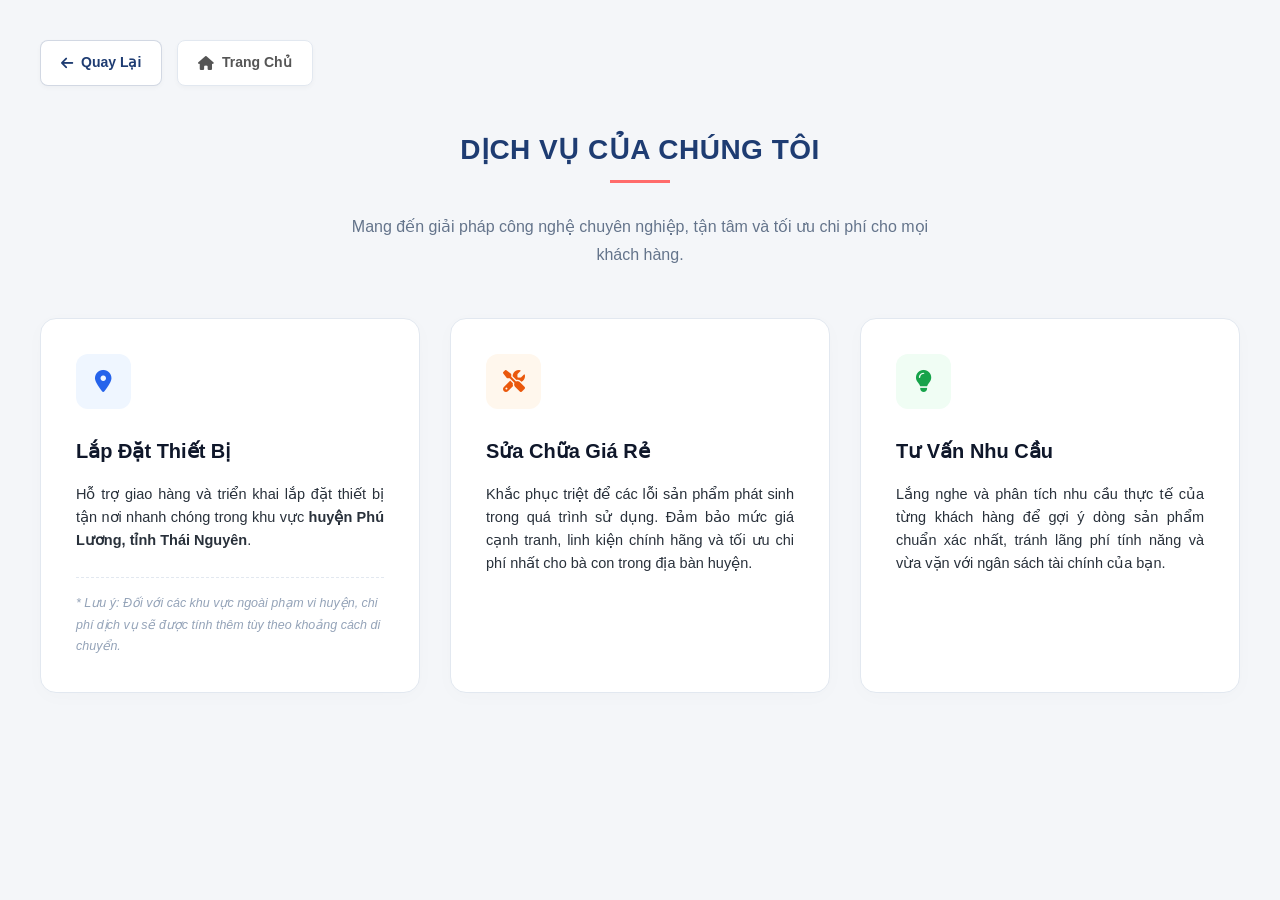
==== dichvu.html @ 36f3518d "them file dich vu" ====
<!DOCTYPE html>
<html lang="vi">
<head>
    <meta charset="UTF-8">
    <meta name="viewport" content="width=device-width, initial-scale=1.0">
    <title>Dịch Vụ Cửa Hàng - OANHDAT</title>
    <link rel="stylesheet" href="style.css">
    <link rel="stylesheet" href="https://cdnjs.cloudflare.com/ajax/libs/font-awesome/6.4.0/css/all.min.css">
</head>
<body class="services-page-body">

    <div class="services-page-container">
        
        <!-- Cụm nút điều hướng quay lại -->
        <div class="back-navigation">
            <a href="javascript:history.back()" class="back-btn">
                <i class="fas fa-arrow-left"></i> Quay Lại
            </a>
            <a href="index.html" class="back-btn btn-secondary">
                <i class="fas fa-home"></i> Trang Chủ
            </a>
        </div>

        <!-- Tiêu đề trang -->
        <div class="services-page-header">
            <h2 class="section-title">Dịch Vụ Của Chúng Tôi</h2>
            <p class="services-page-subtitle">
                Mang đến giải pháp công nghệ chuyên nghiệp, tận tâm và tối ưu chi phí cho mọi khách hàng.
            </p>
        </div>

        <!-- Danh sách các thẻ dịch vụ -->
        <div class="services-card-grid">

            <!-- Thẻ Dịch Vụ 1 -->
            <div class="service-card">
                <div class="card-inner-content">
                    <div class="service-card-icon icon-blue">
                        <i class="fas fa-map-marker-alt"></i>
                    </div>
                    <h3 class="service-card-title">Lắp Đặt Thiết Bị</h3>
                    <p class="service-card-desc">
                        Hỗ trợ giao hàng và triển khai lắp đặt thiết bị tận nơi nhanh chóng trong khu vực <strong>huyện Phú Lương, tỉnh Thái Nguyên</strong>.
                    </p>
                </div>
                <p class="service-card-note">
                    * Lưu ý: Đối với các khu vực ngoài phạm vi huyện, chi phí dịch vụ sẽ được tính thêm tùy theo khoảng cách di chuyển.
                </p>
            </div>

            <!-- Thẻ Dịch Vụ 2 -->
            <div class="service-card">
                <div class="card-inner-content">
                    <div class="service-card-icon icon-orange">
                        <i class="fas fa-tools"></i>
                    </div>
                    <h3 class="service-card-title">Sửa Chữa Giá Rẻ</h3>
                    <p class="service-card-desc">
                        Khắc phục triệt để các lỗi sản phẩm phát sinh trong quá trình sử dụng. Đảm bảo mức giá cạnh tranh, linh kiện chính hãng và tối ưu chi phí nhất cho bà con trong địa bàn huyện.
                    </p>
                </div>
            </div>

            <!-- Thẻ Dịch Vụ 3 -->
            <div class="service-card">
                <div class="card-inner-content">
                    <div class="service-card-icon icon-green">
                        <i class="fas fa-lightbulb"></i>
                    </div>
                    <h3 class="service-card-title">Tư Vấn Nhu Cầu</h3>
                    <p class="service-card-desc">
                        Lắng nghe và phân tích nhu cầu thực tế của từng khách hàng để gợi ý dòng sản phẩm chuẩn xác nhất, tránh lãng phí tính năng và vừa vặn với ngân sách tài chính của bạn.
                    </p>
                </div>
            </div>

        </div>
    </div>

</body>
</html>
---- style.css ----
/* --- DESIGN TOKENS (VARIABLES) --- */
:root {
    --primary-color: #1e3c72;
    --primary-gradient: linear-gradient(rgba(30, 60, 114, 0.85), rgba(42, 82, 152, 0.85));
    --accent-color: #ff6b6b;
    --accent-hover: #e55b5b;
    
    --bg-main: #f4f6f9;
    --bg-card: #ffffff;
    --bg-light: #f8f9fa;
    --bg-dark: #111111;
    
    --text-main: #333333;
    --text-muted: #555555;
    --text-light: #666666;
    --text-gray: #888888;
    
    --shadow-sm: 0 2px 15px rgba(0, 0, 0, 0.08);
    --shadow-md: 0 5px 15px rgba(0, 0, 0, 0.05);
    --shadow-lg: 0 4px 15px rgba(255, 107, 107, 0.4);
    
    --radius-sm: 4px;
    --radius-md: 8px;
    --radius-lg: 25px;
    
    --transition-smooth: 0.3s cubic-bezier(0.25, 0.8, 0.25, 1);
}

/* --- RESET & BASE STYLES --- */
* {
    margin: 0;
    padding: 0;
    box-sizing: border-box;
}

html {
    scroll-behavior: smooth;
    text-size-adjust: 100%;
}

body {
    background-color: var(--bg-main);
    color: var(--text-main);
    font-family: 'Segoe UI', Tahoma, Geneva, Verdana, sans-serif;
    line-height: 1.7;
    -webkit-font-smoothing: antialiased;
    -moz-osx-font-smoothing: grayscale;
    overflow-x: hidden; /* Prevents stray layout overflows */
}

a {
    text-decoration: none;
    color: inherit;
    transition: color var(--transition-smooth), background-color var(--transition-smooth), transform var(--transition-smooth);
}

/* Modern focus ring for accessibility */
a:focus-visible, 
button:focus-visible {
    outline: 3px dashed var(--accent-color);
    outline-offset: 4px;
}

ul {
    list-style: none;
}

img {
    max-width: 100%;
    display: block;
}

.container {
    max-width: 1200px;
    margin: 0 auto;
    padding: 60px 20px;
}

.section-title {
    text-align: center;
    font-size: 28px;
    color: var(--primary-color);
    margin-bottom: 40px;
    position: relative;
    font-weight: 700;
    text-transform: uppercase;
    letter-spacing: 0.5px;
}

.section-title::after {
    content: '';
    position: absolute;
    bottom: -10px;
    left: 50%;
    transform: translateX(-50%);
    width: 60px;
    height: 3px;
    background-color: var(--accent-color);
}

/* --- HEADER & NAVIGATION --- */
.main-header {
    background-color: var(--bg-card);
    box-shadow: var(--shadow-sm);
    position: sticky;
    top: 0;
    z-index: 1000;
}

.header-container {
    max-width: 1200px;
    margin: 0 auto;
    padding: 15px 20px;
    display: flex;
    justify-content: space-between;
    align-items: center;
}

.logo a {
    font-size: 26px;
    font-weight: 800;
    color: var(--primary-color);
    letter-spacing: 1px;
}

.logo a span {
    color: var(--accent-color);
}

.nav-links {
    display: flex;
    gap: 25px;
}

.nav-links a {
    font-size: 16px;
    font-weight: 600;
    color: var(--text-muted);
    padding: 5px 0;
    position: relative;
}

.nav-links a:hover,
.nav-links a.active {
    color: var(--accent-color);
}

.nav-links a::after {
    content: '';
    position: absolute;
    bottom: 0;
    left: 0;
    width: 0;
    height: 2px;
    background-color: var(--accent-color);
    transition: width var(--transition-smooth);
}

.nav-links a:hover::after,
.nav-links a.active::after {
    width: 100%;
}

.header-actions {
    display: flex;
    align-items: center;
    gap: 20px;
}

.action-btn {
    font-size: 18px;
    color: #444;
    background: none;
    border: none;
    cursor: pointer;
}

.action-btn:hover {
    color: var(--accent-color);
}

.cart-btn {
    position: relative;
}

.cart-count {
    position: absolute;
    top: -8px;
    right: -10px;
    background-color: var(--accent-color);
    color: white;
    font-size: 11px;
    font-weight: bold;
    padding: 2px 6px;
    border-radius: 50%;
}

/* --- HERO SECTION & BUTTONS --- */
.hero-section {
    background: var(--primary-gradient), url('https://images.unsplash.com/photo-1558346490-a72e53ae2d4f?auto=format&fit=crop&w=1920&q=80') no-repeat center center/cover;
    color: white;
    min-height: 450px;
    display: flex;
    justify-content: center;
    align-items: center;
    text-align: center;
    padding: 40px 20px;
}

.hero-text h1 {
    font-size: clamp(32px, 5vw, 48px);
    margin-bottom: 15px;
    font-weight: 700;
    text-shadow: 2px 2px 4px rgba(0,0,0,0.3);
}

.hero-text p {
    font-size: clamp(16px, 2vw, 18px);
    margin-bottom: 30px;
    opacity: 0.9;
    max-width: 600px;
    margin-left: auto;
    margin-right: auto;
}

.cta-btn {
    display: inline-block;
    background-color: var(--accent-color);
    color: white;
    padding: 12px 30px;
    border-radius: var(--radius-lg);
    font-weight: 600;
    box-shadow: var(--shadow-lg);
    will-change: transform;
}

.cta-btn:hover {
    background-color: var(--accent-hover);
    transform: translateY(-2px);
}

.cta-btn:active {
    transform: translateY(0);
}

/* NÚT QUAY LẠI (MỚI THÊM) */
.back-btn {
    display: inline-flex;
    align-items: center;
    gap: 8px;
    background-color: var(--bg-card);
    color: var(--primary-color);
    border: 2px solid var(--primary-color);
    padding: 10px 24px;
    border-radius: var(--radius-lg);
    font-weight: 600;
    font-size: 15px;
    cursor: pointer;
    box-shadow: var(--shadow-sm);
    will-change: transform;
}

.back-btn:hover {
    background-color: var(--primary-color);
    color: #ffffff;
    transform: translateX(-4px); /* Nhích nhẹ sang bên trái báo hiệu lùi trang */
    box-shadow: var(--shadow-md);
}

.back-btn:active {
    transform: translateX(0);
}

/* --- ABOUT SECTION --- */
.about-section {
    background-color: var(--bg-card);
}

.about-content {
    max-width: 800px;
    margin: 0 auto;
    text-align: center;
}

.about-content p {
    margin-bottom: 20px;
    font-size: 16px;
    color: var(--text-muted);
    text-align: justify;
    text-justify: inter-word;
}

/* --- PRODUCTS SECTION --- */
.product-grid {
    display: grid;
    grid-template-columns: repeat(auto-fit, minmax(min(100%, 280px), 1fr));
    gap: 30px;
}

.product-card {
    background: var(--bg-card);
    padding: 40px 30px;
    border-radius: var(--radius-md);
    text-align: center;
    box-shadow: var(--shadow-md);
    will-change: transform;
}

.product-card:hover {
    transform: translateY(-5px);
}

.product-card i {
    font-size: 40px;
    color: var(--accent-color);
    margin-bottom: 20px;
}

.product-card h3 {
    margin-bottom: 15px;
    color: var(--primary-color);
}

.product-card p {
    font-size: 14px;
    color: var(--text-light);
}

/* --- SERVICES SECTION --- */
.services-section {
    background-color: var(--bg-card);
}

.services-grid {
    display: grid;
    grid-template-columns: repeat(auto-fit, minmax(min(100%, 450px), 1fr));
    gap: 30px;
}

.service-item {
    display: flex;
    gap: 20px;
    background: var(--bg-light);
    padding: 30px;
    border-radius: var(--radius-md);
    border-left: 4px solid var(--primary-color);
}

.service-icon i {
    font-size: 30px;
    color: var(--primary-color);
}

.service-item h3 {
    margin-bottom: 10px;
    color: var(--primary-color);
}

.service-item p {
    font-size: 14px;
    color: var(--text-muted);
}

/* --- GALLERY SECTION --- */
.image-gallery {
    display: grid;
    grid-template-columns: repeat(auto-fill, minmax(min(100%, 250px), 1fr));
    gap: 15px;
}

.gallery-item {
    overflow: hidden;
    border-radius: var(--radius-md);
    box-shadow: 0 4px 10px rgba(0,0,0,0.1);
    height: 200px;
}

.gallery-item img {
    width: 100%;
    height: 100%;
    object-fit: cover;
    transition: transform 0.5s cubic-bezier(0.25, 0.8, 0.25, 1);
    will-change: transform;
}

.gallery-item:hover img {
    transform: scale(1.08);
}

/* --- CONTACT SECTION --- */
.contact-section {
    background-color: var(--primary-color);
    color: white;
}

.contact-section .section-title {
    color: white;
}

.contact-box {
    text-align: center;
    font-size: 18px;
}

.contact-info p {
    margin: 15px 0;
}

.contact-info a {
    color: var(--accent-color);
    font-weight: bold;
}

.contact-info a:hover {
    color: white;
    text-decoration: underline;
}

/* --- FOOTER --- */
.main-footer {
    background-color: var(--bg-dark);
    color: var(--text-gray);
    text-align: center;
    padding: 25px;
    font-size: 14px;
    border-top: 1px solid #222;
}

/* --- RESPONSIVE MEDIA QUERIES --- */
@media (max-width: 768px) {
    .header-container {
        flex-direction: column;
        gap: 15px;
        text-align: center;
    }

    .nav-links {
        gap: 15px;
        flex-wrap: wrap;
        justify-content: center;
    }

    .container {
        padding: 40px 15px;
    }

    .service-item {
        flex-direction: column;
        text-align: center;
    }
}
/* ==========================================================================
   BỔ SUNG CSS CHO TRANG CHI TIẾT DỊCH VỤ (SERVICES PAGE)
   ========================================================================== */

.services-page-body {
    background-color: var(--bg-main);
    color: var(--text-muted);
    padding: 40px 20px;
}

.services-page-container {
    max-width: 1200px;
    margin: 0 auto;
}

/* Khu vực nút điều hướng quay lại */
.back-navigation {
    display: flex;
    gap: 15px;
    margin-bottom: 40px;
}

.back-btn {
    display: inline-flex;
    align-items: center;
    gap: 8px;
    background-color: var(--bg-card);
    color: var(--primary-color);
    border: 1px solid rgba(30, 60, 114, 0.2);
    padding: 10px 20px;
    border-radius: var(--radius-md);
    font-weight: 600;
    font-size: 14px;
    box-shadow: 0 2px 5px rgba(0,0,0,0.03);
}

.back-btn:hover {
    background-color: var(--primary-color);
    color: #ffffff;
    transform: translateY(-2px);
    box-shadow: var(--shadow-md);
}

.back-btn.btn-secondary {
    color: var(--text-muted);
    border-color: #e2e8f0;
}

.back-btn.btn-secondary:hover {
    background-color: var(--text-muted);
    color: #ffffff;
    border-color: var(--text-muted);
}

/* Tiêu đề trang dịch vụ */
.services-page-header {
    text-align: center;
    margin-bottom: 50px;
}

.services-page-subtitle {
    font-size: 16px;
    color: #64748b;
    max-width: 600px;
    margin: 15px auto 0 auto;
}

/* Lưới thẻ dịch vụ cao cấp */
.services-card-grid {
    display: grid;
    grid-template-columns: repeat(auto-fit, minmax(320px, 1fr));
    gap: 30px;
    justify-content: center;
}

.service-card {
    background-color: var(--bg-card);
    border: 1px solid #e2e8f0;
    border-radius: 16px;
    padding: 35px;
    box-shadow: 0 4px 20px rgba(0, 0, 0, 0.02);
    display: flex;
    flex-direction: column;
    justify-content: space-between;
    transition: all var(--transition-smooth);
    position: relative;
    overflow: hidden;
}

.service-card::before {
    content: '';
    position: absolute;
    top: 0;
    left: 0;
    width: 100%;
    height: 4px;
    background-color: transparent;
    transition: background-color var(--transition-smooth);
}

/* Hiệu ứng nổi bật khi rê chuột vào tấm card */
.service-card:hover {
    transform: translateY(-8px);
    box-shadow: 0 12px 30px rgba(30, 60, 114, 0.08);
    border-color: rgba(30, 60, 114, 0.15);
}

.service-card:hover::before {
    background-color: var(--primary-color);
}

/* Các nhóm icon sinh động */
.service-card-icon {
    width: 55px;
    height: 55px;
    border-radius: 12px;
    display: flex;
    align-items: center;
    justify-content: center;
    font-size: 22px;
    margin-bottom: 25px;
    transition: transform var(--transition-smooth);
}

.service-card:hover .service-card-icon {
    transform: scale(1.1) rotate(5deg);
}

/* Màu sắc nhẹ nhàng hiện đại theo chuẩn UI/UX cho từng loại icon */
.icon-blue {
    background-color: #eff6ff;
    color: #2563eb;
}

.icon-orange {
    background-color: #fff7ed;
    color: #ea580c;
}

.icon-green {
    background-color: #f0fdf4;
    color: #16a34a;
}

.service-card-title {
    font-size: 20px;
    font-weight: 700;
    color: #0f172a;
    margin: 0 0 15px 0;
}

.service-card-desc {
    font-size: 14.5px;
    color: #29313b;
    margin: 0;
    text-align: justify;
    line-height: 1.6;
}

/* Ghi chú chân thẻ */
.service-card-note {
    font-size: 12.5px;
    color: #94a3b8;
    margin: 25px 0 0 0;
    padding-top: 15px;
    border-top: 1px dashed #e2e8f0;
    font-style: italic;
}

/* Responsive tối ưu riêng cho điện thoại */
@media (max-width: 480px) {
    .back-navigation {
        flex-direction: column;
        gap: 10px;
    }
    .back-btn {
        width: 100%;
        justify-content: center;
    }
    .service-card {
        padding: 25px;
    }
}
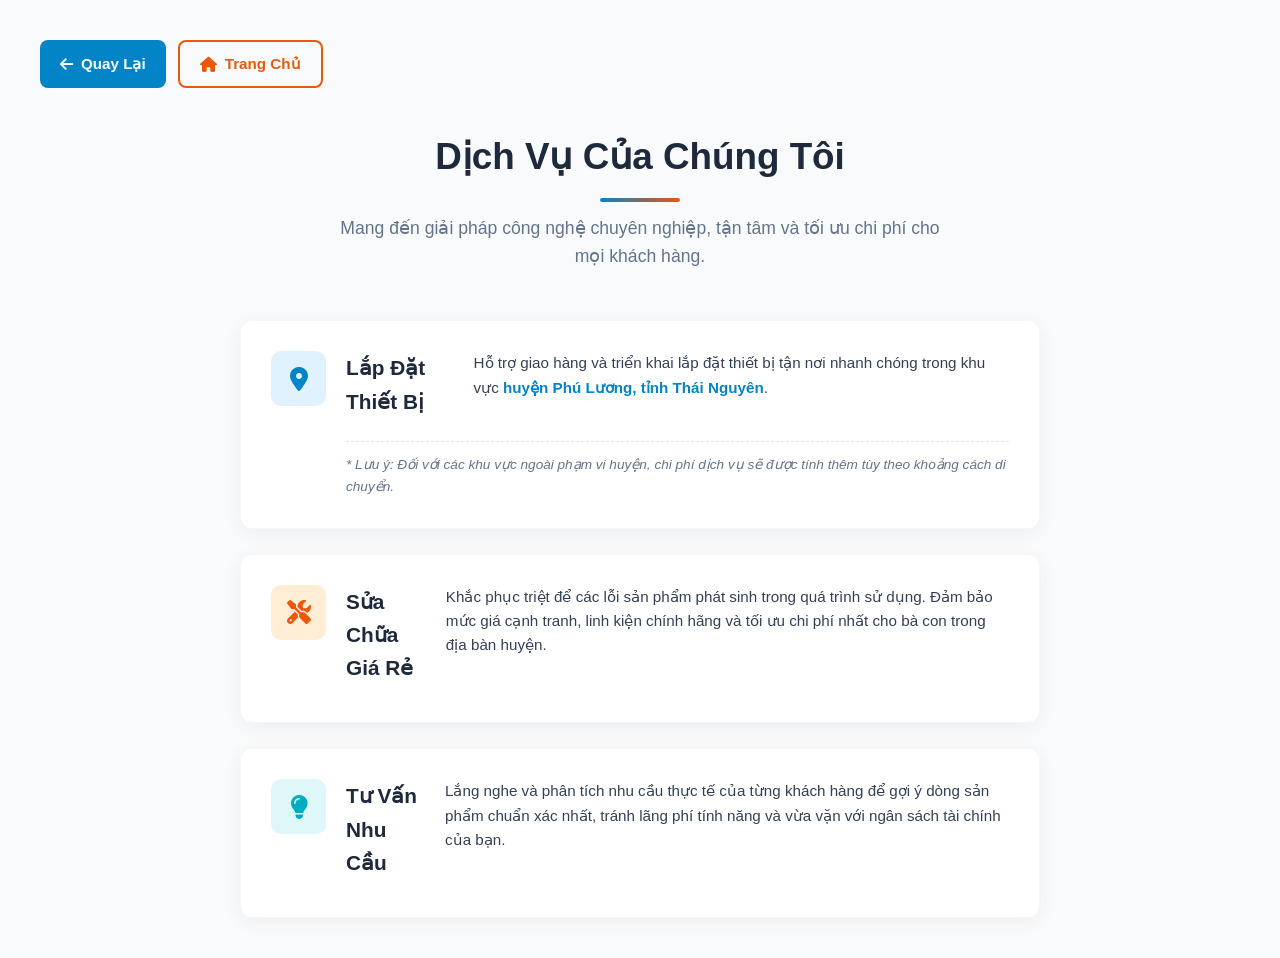
==== commit ecee388a: "dkjn" ====
--- a/dichvu.html
+++ b/dichvu.html
@@ -4,7 +4,7 @@
     <meta charset="UTF-8">
     <meta name="viewport" content="width=device-width, initial-scale=1.0">
     <title>Dịch Vụ Cửa Hàng - OANHDAT</title>
-    <link rel="stylesheet" href="style.css">
+    <link rel="stylesheet" href="dichvu.css">
     <link rel="stylesheet" href="https://cdnjs.cloudflare.com/ajax/libs/font-awesome/6.4.0/css/all.min.css">
 </head>
 <body class="services-page-body">
--- a/dichvu.css
+++ b/dichvu.css
@@ -0,0 +1,250 @@
+/* ==========================================================================
+   1. RESET & VARIABLES (Hệ màu: Trắng, Xanh, Cam)
+   ========================================================================== */
+:root {
+    --color-white: #ffffff;
+    --color-bg-light: #f8fafc;
+    
+    --color-blue-primary: #0284c7;
+    --color-blue-hover: #0369a1;
+    --color-blue-light: #e0f2fe;
+    
+    --color-orange-primary: #ea580c;
+    --color-orange-hover: #c2410c;
+    --color-orange-light: #ffedd5;
+    
+    --color-text-dark: #1e293b;
+    --color-text-main: #334155;
+    --color-text-muted: #64748b;
+    
+    --shadow-subtle: 0 4px 20px rgba(0, 0, 0, 0.05);
+    --shadow-hover: 0 10px 25px rgba(2, 132, 199, 0.1);
+}
+
+* {
+    margin: 0;
+    padding: 0;
+    box-sizing: border-box;
+    font-family: 'Segoe UI', Tahoma, Geneva, Verdana, sans-serif;
+}
+
+/* ==========================================================================
+   2. BODY & LAYOUT CONTAINER
+   ========================================================================== */
+.services-page-body {
+    background-color: var(--color-bg-light);
+    color: var(--color-text-main);
+    line-height: 1.6;
+    padding: 40px 20px;
+    min-height: 100vh;
+}
+
+.services-page-container {
+    max-width: 1200px;
+    margin: 0 auto;
+}
+
+/* ==========================================================================
+   3. NAVIGATION BUTTONS (Cụm nút điều hướng)
+   ========================================================================== */
+.back-navigation {
+    display: flex;
+    gap: 12px;
+    margin-bottom: 40px;
+}
+
+.back-btn {
+    display: inline-flex;
+    align-items: center;
+    gap: 8px;
+    padding: 10px 20px;
+    background-color: var(--color-blue-primary);
+    color: var(--color-white);
+    text-decoration: none;
+    border-radius: 8px;
+    font-size: 0.95rem;
+    font-weight: 600;
+    transition: all 0.3s ease;
+}
+
+.back-btn:hover {
+    background-color: var(--color-blue-hover);
+    transform: translateY(-2px);
+}
+
+.back-btn.btn-secondary {
+    background-color: transparent;
+    color: var(--color-orange-primary);
+    border: 2px solid var(--color-orange-primary);
+}
+
+.back-btn.btn-secondary:hover {
+    background-color: var(--color-orange-primary);
+    color: var(--white);
+    color: var(--color-white);
+}
+
+/* ==========================================================================
+   4. HEADER SECTION (Tiêu đề)
+   ========================================================================== */
+.services-page-header {
+    text-align: center;
+    margin-bottom: 50px;
+}
+
+.section-title {
+    font-size: 2.3rem;
+    color: var(--color-text-dark);
+    margin-bottom: 12px;
+    position: relative;
+    display: inline-block;
+    padding-bottom: 15px;
+}
+
+.section-title::after {
+    content: '';
+    position: absolute;
+    bottom: 0;
+    left: 50%;
+    transform: translateX(-50%);
+    width: 80px;
+    height: 4px;
+    background: linear-gradient(to right, var(--color-blue-primary), var(--color-orange-primary));
+    border-radius: 2px;
+}
+
+.services-page-subtitle {
+    font-size: 1.1rem;
+    color: var(--color-text-muted);
+    max-width: 600px;
+    margin: 0 auto;
+}
+
+/* ==========================================================================
+   5. SERVICES CARD GRID -> ĐÃ CHUYỂN THÀNH HÀNG DỌC (Flex Column)
+   ========================================================================== */
+.services-card-grid {
+    display: flex;
+    flex-direction: column; /* Xếp dọc các thẻ */
+    gap: 25px;             /* Khoảng cách giữa các thẻ */
+    max-width: 800px;      /* Giới hạn độ rộng hàng dọc để nhìn cân đối, vừa mắt */
+    margin: 0 auto;        /* Căn giữa toàn bộ hàng dọc */
+}
+
+.service-card {
+    background-color: var(--color-white);
+    border-radius: 12px;
+    padding: 30px;
+    box-shadow: var(--shadow-subtle);
+    display: flex;
+    flex-direction: column;
+    justify-content: space-between;
+    transition: all 0.3s ease;
+    border: 1px solid rgba(0, 0, 0, 0.03);
+    position: relative;
+    overflow: hidden;
+}
+
+/* Hiệu ứng nhấc nhẹ và đổi màu viền trái khi di chuột vào */
+.service-card:hover {
+    transform: translateX(5px); /* Khẽ nhích sang phải thay vì đẩy lên trên cho hợp kiểu hàng dọc */
+    box-shadow: var(--shadow-hover);
+}
+
+/* Thanh màu cam tinh tế xuất hiện bên trái thẻ khi hover */
+.service-card::before {
+    content: '';
+    position: absolute;
+    top: 0;
+    left: 0;
+    width: 4px;
+    height: 100%;
+    background-color: var(--color-orange-primary);
+    transform: scaleY(0);
+    transition: transform 0.3s ease;
+}
+
+.service-card:hover::before {
+    transform: scaleY(1);
+}
+
+/* Nội dung bên trong */
+.card-inner-content {
+    display: flex;
+    align-items: flex-start;
+    gap: 20px; /* Khoảng cách giữa Icon và Phần chữ */
+}
+
+/* Định dạng các Icon */
+.service-card-icon {
+    width: 55px;
+    height: 55px;
+    border-radius: 10px;
+    display: flex;
+    align-items: center;
+    justify-content: center;
+    font-size: 1.5rem;
+    flex-shrink: 0; /* Không cho icon bị bóp méo */
+}
+
+.icon-blue {
+    background-color: var(--color-blue-light);
+    color: var(--color-blue-primary);
+}
+
+.icon-orange {
+    background-color: var(--color-orange-light);
+    color: var(--color-orange-primary);
+}
+
+/* Thay thế màu xanh lá (green) cũ sang tone xanh Cyan sáng cho hợp bộ ba màu */
+.icon-green {
+    background-color: #e0f7fa;
+    color: #00acc1;
+}
+
+/* Phần chữ bên phải Icon */
+.service-card-title {
+    font-size: 1.3rem;
+    color: var(--color-text-dark);
+    margin-bottom: 8px;
+    font-weight: 700;
+}
+
+.service-card-desc {
+    color: var(--color-text-main);
+    font-size: 0.95rem;
+}
+
+.service-card-desc strong {
+    color: var(--color-blue-primary);
+}
+
+/* Dòng chú ý (chỉ có ở thẻ 1) */
+.service-card-note {
+    font-size: 0.85rem;
+    color: var(--color-text-muted);
+    border-top: 1px dashed #e2e8f0;
+    padding-top: 12px;
+    margin-top: 15px;
+    font-style: italic;
+    margin-left: 75px; /* Đẩy lùi lề để thẳng hàng với phần chữ phía trên */
+}
+
+/* ==========================================================================
+   6. RESPONSIVE DESIGN (Cho điện thoại nhỏ)
+   ========================================================================== */
+@media (max-width: 576px) {
+    .card-inner-content {
+        flex-direction: column; /* Trên màn hình quá nhỏ, icon và chữ lại xếp dọc nội bộ */
+        gap: 15px;
+    }
+    
+    .service-card-note {
+        margin-left: 0; /* Hủy lùi lề trên mobile */
+    }
+    
+    .section-title {
+        font-size: 1.8rem;
+    }
+}
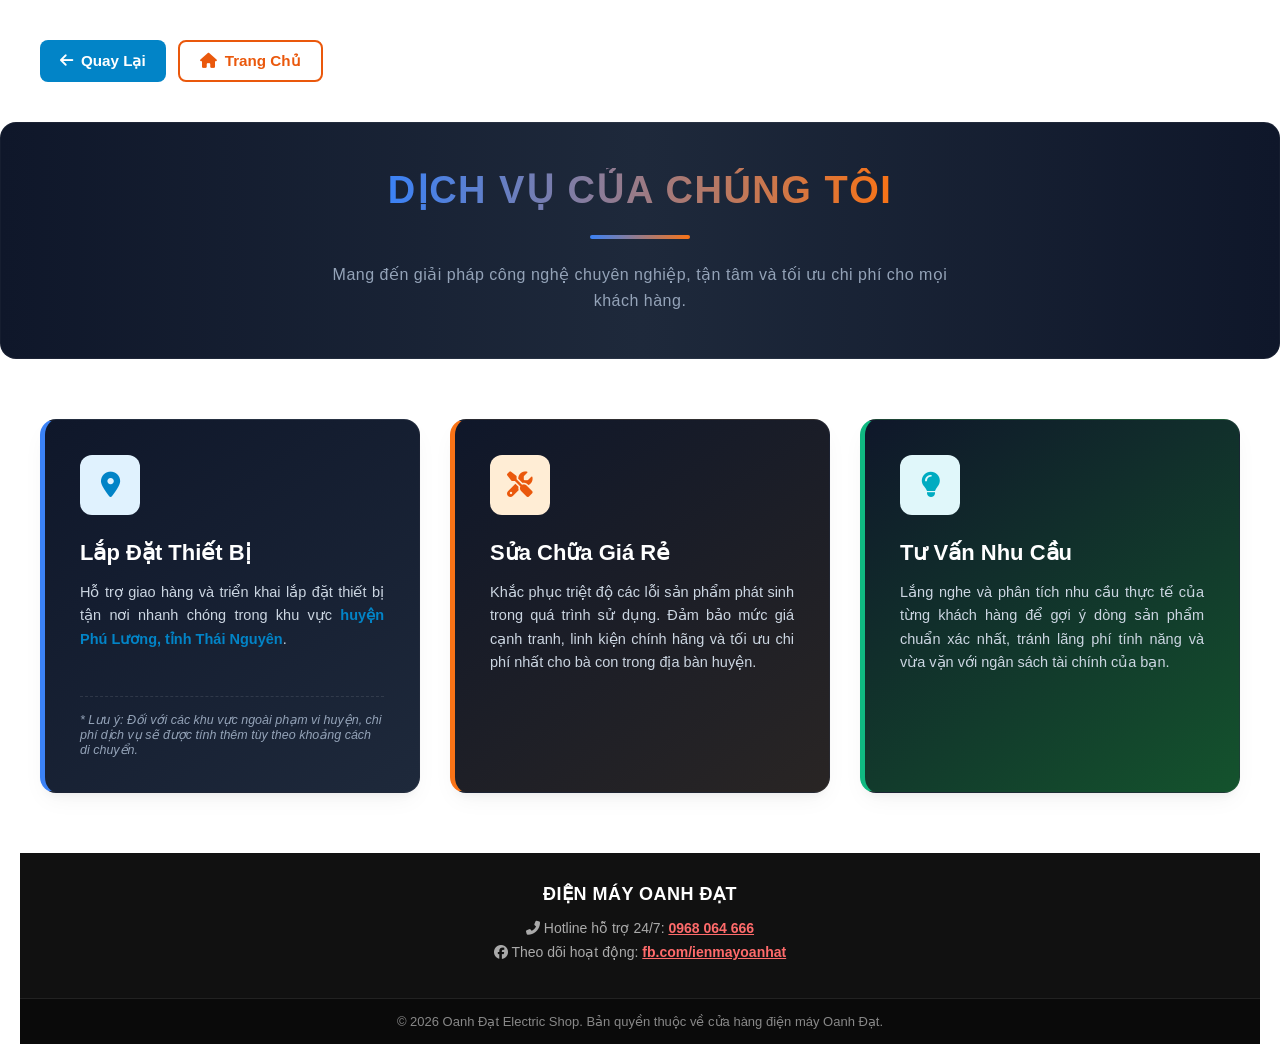
==== commit 6db62b28: "dich vu finish" ====
--- a/dichvu.html
+++ b/dichvu.html
@@ -4,11 +4,13 @@
     <meta charset="UTF-8">
     <meta name="viewport" content="width=device-width, initial-scale=1.0">
     <title>Dịch Vụ Cửa Hàng - OANHDAT</title>
+    <!-- Nhớ kiểm tra lại tên file css của ông ở dòng dưới nhé (dichvu.css hoặc style.css) -->
     <link rel="stylesheet" href="dichvu.css">
     <link rel="stylesheet" href="https://cdnjs.cloudflare.com/ajax/libs/font-awesome/6.4.0/css/all.min.css">
 </head>
 <body class="services-page-body">
 
+    <!-- Giữ nguyên phần container nội dung cũ -->
     <div class="services-page-container">
         
         <!-- Cụm nút điều hướng quay lại -->
@@ -31,9 +33,8 @@
 
         <!-- Danh sách các thẻ dịch vụ -->
         <div class="services-card-grid">
-
-            <!-- Thẻ Dịch Vụ 1 -->
-            <div class="service-card">
+            
+            <div class="service-card card-blue">
                 <div class="card-inner-content">
                     <div class="service-card-icon icon-blue">
                         <i class="fas fa-map-marker-alt"></i>
@@ -48,21 +49,19 @@
                 </p>
             </div>
 
-            <!-- Thẻ Dịch Vụ 2 -->
-            <div class="service-card">
+            <div class="service-card card-orange">
                 <div class="card-inner-content">
                     <div class="service-card-icon icon-orange">
                         <i class="fas fa-tools"></i>
                     </div>
                     <h3 class="service-card-title">Sửa Chữa Giá Rẻ</h3>
                     <p class="service-card-desc">
-                        Khắc phục triệt để các lỗi sản phẩm phát sinh trong quá trình sử dụng. Đảm bảo mức giá cạnh tranh, linh kiện chính hãng và tối ưu chi phí nhất cho bà con trong địa bàn huyện.
+                        Khắc phục triệt độ các lỗi sản phẩm phát sinh trong quá trình sử dụng. Đảm bảo mức giá cạnh tranh, linh kiện chính hãng và tối ưu chi phí nhất cho bà con trong địa bàn huyện.
                     </p>
                 </div>
             </div>
 
-            <!-- Thẻ Dịch Vụ 3 -->
-            <div class="service-card">
+            <div class="service-card card-green">
                 <div class="card-inner-content">
                     <div class="service-card-icon icon-green">
                         <i class="fas fa-lightbulb"></i>
@@ -73,9 +72,23 @@
                     </p>
                 </div>
             </div>
-
+            
         </div>
     </div>
 
+    <!-- ==================== THÊM MỚI FOOTER Ở ĐÂY ==================== -->
+    <footer class="main-footer">
+        <div class="footer-content">
+            <div class="footer-info">
+                <h4>Điện Máy OANH ĐẠT</h4>
+                <p><i class="fas fa-phone-alt"></i> Hotline hỗ trợ 24/7: <a href="tel:0968064666">0968 064 666</a></p>
+                <p><i class="fab fa-facebook"></i> Theo dõi hoạt động: <a href="https://www.facebook.com/ienmayoanhat" target="_blank">fb.com/ienmayoanhat</a></p>
+            </div>
+        </div>
+        <div class="footer-bottom">
+            <p>&copy; 2026 Oanh Đạt Electric Shop. Bản quyền thuộc về cửa hàng điện máy Oanh Đạt.</p>
+        </div>
+    </footer>
+
 </body>
 </html>
--- a/dichvu.css
+++ b/dichvu.css
@@ -1,7 +1,8 @@
 /* ==========================================================================
-   1. RESET & VARIABLES (Hệ màu: Trắng, Xanh, Cam)
+   1. RESET & VARIABLES (Thiết lập biến màu sắc và mặc định)
    ========================================================================== */
 :root {
+    /* Bảng màu chủ đạo theo yêu cầu: White, Blue, Orange */
     --color-white: #ffffff;
     --color-bg-light: #f8fafc;
     
@@ -13,12 +14,12 @@
     --color-orange-hover: #c2410c;
     --color-orange-light: #ffedd5;
     
+    /* Màu chữ và bổ trợ */
     --color-text-dark: #1e293b;
     --color-text-main: #334155;
     --color-text-muted: #64748b;
-    
-    --shadow-subtle: 0 4px 20px rgba(0, 0, 0, 0.05);
-    --shadow-hover: 0 10px 25px rgba(2, 132, 199, 0.1);
+    --shadow-subtle: 0 10px 25px -5px rgba(0, 0, 0, 0.05), 0 8px 10px -6px rgba(0, 0, 0, 0.05);
+    --shadow-hover: 0 20px 25px -5px rgba(2, 132, 199, 0.1), 0 10px 10px -5px rgba(2, 132, 199, 0.04);
 }
 
 * {
@@ -32,20 +33,27 @@
    2. BODY & LAYOUT CONTAINER
    ========================================================================== */
 .services-page-body {
-    background-color: var(--color-bg-light);
-    color: var(--color-text-main);
-    line-height: 1.6;
-    padding: 40px 20px;
-    min-height: 100vh;
+    background-color: var(--bg-main);
+    color: var(--text-muted);
+    padding: 40px 20px 0 20px; /* Bỏ padding bottom để footer khít đáy */
+    
+    /* Mấy dòng thần thánh ép footer xuống đáy ở đây */
+    display: flex;
+    flex-direction: column;
+    min-height: 100vh; 
 }
 
 .services-page-container {
     max-width: 1200px;
     margin: 0 auto;
-}
-
-/* ==========================================================================
-   3. NAVIGATION BUTTONS (Cụm nút điều hướng)
+    width: 100%;
+    
+    /* Thêm dòng này để nó tự phình ra chiếm hết khoảng trống */
+    flex: 1; 
+}
+
+/* ==========================================================================
+   3. NAVIGATION BUTTONS (Cụm nút quay lại)
    ========================================================================== */
 .back-navigation {
     display: flex;
@@ -72,6 +80,7 @@
     transform: translateY(-2px);
 }
 
+/* Biến thể nút Trang Chủ (Màu cam) */
 .back-btn.btn-secondary {
     background-color: transparent;
     color: var(--color-orange-primary);
@@ -80,12 +89,11 @@
 
 .back-btn.btn-secondary:hover {
     background-color: var(--color-orange-primary);
-    color: var(--white);
     color: var(--color-white);
 }
 
 /* ==========================================================================
-   4. HEADER SECTION (Tiêu đề)
+   4. HEADER SECTION (Tiêu đề trang)
    ========================================================================== */
 .services-page-header {
     text-align: center;
@@ -93,7 +101,7 @@
 }
 
 .section-title {
-    font-size: 2.3rem;
+    font-size: 2.5rem;
     color: var(--color-text-dark);
     margin-bottom: 12px;
     position: relative;
@@ -101,6 +109,7 @@
     padding-bottom: 15px;
 }
 
+/* Đường gạch chân trang trí hai màu */
 .section-title::after {
     content: '';
     position: absolute;
@@ -121,70 +130,66 @@
 }
 
 /* ==========================================================================
-   5. SERVICES CARD GRID -> ĐÃ CHUYỂN THÀNH HÀNG DỌC (Flex Column)
+   5. SERVICES CARD GRID (Danh sách thẻ dịch vụ)
    ========================================================================== */
 .services-card-grid {
-    display: flex;
-    flex-direction: column; /* Xếp dọc các thẻ */
-    gap: 25px;             /* Khoảng cách giữa các thẻ */
-    max-width: 800px;      /* Giới hạn độ rộng hàng dọc để nhìn cân đối, vừa mắt */
-    margin: 0 auto;        /* Căn giữa toàn bộ hàng dọc */
+    display: grid;
+    grid-template-columns: repeat(auto-fit, minmax(320px, 1fr));
+    gap: 30px;
 }
 
 .service-card {
     background-color: var(--color-white);
-    border-radius: 12px;
-    padding: 30px;
+    border-radius: 16px;
+    padding: 35px 30px;
     box-shadow: var(--shadow-subtle);
     display: flex;
     flex-direction: column;
     justify-content: space-between;
-    transition: all 0.3s ease;
+    transition: all 0.3s cubic-bezier(0.4, 0, 0.2, 1);
     border: 1px solid rgba(0, 0, 0, 0.03);
     position: relative;
     overflow: hidden;
 }
 
-/* Hiệu ứng nhấc nhẹ và đổi màu viền trái khi di chuột vào */
+/* Hiệu ứng đổ bóng và đẩy nhẹ thẻ lên khi hover */
 .service-card:hover {
-    transform: translateX(5px); /* Khẽ nhích sang phải thay vì đẩy lên trên cho hợp kiểu hàng dọc */
+    transform: translateY(-8px);
     box-shadow: var(--shadow-hover);
 }
 
-/* Thanh màu cam tinh tế xuất hiện bên trái thẻ khi hover */
+/* Thanh màu cam tinh tế chạy trên đỉnh thẻ khi hover */
 .service-card::before {
     content: '';
     position: absolute;
     top: 0;
     left: 0;
-    width: 4px;
-    height: 100%;
+    width: 100%;
+    height: 4px;
     background-color: var(--color-orange-primary);
-    transform: scaleY(0);
+    transform: scaleX(0);
     transition: transform 0.3s ease;
 }
 
 .service-card:hover::before {
-    transform: scaleY(1);
-}
-
-/* Nội dung bên trong */
+    transform: scaleX(1);
+}
+
+/* Inner content */
 .card-inner-content {
-    display: flex;
-    align-items: flex-start;
-    gap: 20px; /* Khoảng cách giữa Icon và Phần chữ */
-}
-
-/* Định dạng các Icon */
+    margin-bottom: 20px;
+}
+
+/* Icons styling */
 .service-card-icon {
-    width: 55px;
-    height: 55px;
-    border-radius: 10px;
+    width: 60px;
+    height: 60px;
+    border-radius: 12px;
     display: flex;
     align-items: center;
     justify-content: center;
-    font-size: 1.5rem;
-    flex-shrink: 0; /* Không cho icon bị bóp méo */
+    font-size: 1.6rem;
+    margin-bottom: 25px;
 }
 
 .icon-blue {
@@ -197,54 +202,267 @@
     color: var(--color-orange-primary);
 }
 
-/* Thay thế màu xanh lá (green) cũ sang tone xanh Cyan sáng cho hợp bộ ba màu */
+/* Thẻ số 3 dùng class icon-green, đổi sang biến thể Cyan/Blue sáng để hợp tone */
 .icon-green {
-    background-color: #e0f7fa;
+    background-color: #e0f7fa; 
     color: #00acc1;
 }
 
-/* Phần chữ bên phải Icon */
+/* Typography trong thẻ */
 .service-card-title {
-    font-size: 1.3rem;
+    font-size: 1.4rem;
     color: var(--color-text-dark);
-    margin-bottom: 8px;
+    margin-bottom: 15px;
     font-weight: 700;
 }
 
 .service-card-desc {
     color: var(--color-text-main);
-    font-size: 0.95rem;
+    font-size: 1rem;
 }
 
 .service-card-desc strong {
     color: var(--color-blue-primary);
 }
 
-/* Dòng chú ý (chỉ có ở thẻ 1) */
+/* Phần chú ý riêng cho thẻ số 1 */
 .service-card-note {
     font-size: 0.85rem;
     color: var(--color-text-muted);
     border-top: 1px dashed #e2e8f0;
-    padding-top: 12px;
+    padding-top: 15px;
     margin-top: 15px;
     font-style: italic;
-    margin-left: 75px; /* Đẩy lùi lề để thẳng hàng với phần chữ phía trên */
-}
-
-/* ==========================================================================
-   6. RESPONSIVE DESIGN (Cho điện thoại nhỏ)
-   ========================================================================== */
-@media (max-width: 576px) {
-    .card-inner-content {
-        flex-direction: column; /* Trên màn hình quá nhỏ, icon và chữ lại xếp dọc nội bộ */
-        gap: 15px;
-    }
-    
-    .service-card-note {
-        margin-left: 0; /* Hủy lùi lề trên mobile */
+}
+
+/* ==========================================================================
+   6. RESPONSIVE DESIGN (Tương thích thiết bị di động)
+   ========================================================================== */
+@media (max-width: 768px) {
+    .services-page-body {
+        padding: 20px 15px;
     }
     
     .section-title {
-        font-size: 1.8rem;
-    }
+        font-size: 2rem;
+    }
+    
+    .back-navigation {
+        justify-content: center;
+    }
+    
+    .services-card-grid {
+        grid-template-columns: 1fr; /* Trên màn hình điện thoại sẽ xếp dọc thành 1 cột */
+        gap: 20px;
+    }
+}
+/* --- FOOTER CHO TRANG DỊCH VỤ --- */
+.main-footer {
+    background-color: #111111;
+    color: #888888;
+    margin-top: 60px; /* Tạo khoảng cách với khối nội dung phía trên */
+    font-size: 14px;
+}
+
+.footer-content {
+    max-width: 1200px;
+    margin: 0 auto;
+    padding: 30px 20px;
+    display: flex;
+    justify-content: center;
+    text-align: center;
+}
+
+.footer-info h4 {
+    color: #ffffff;
+    font-size: 18px;
+    margin-bottom: 15px;
+    text-transform: uppercase;
+    letter-spacing: 0.5px;
+}
+
+.footer-info p {
+    margin: 8px 0;
+    color: #aaaaaa;
+}
+
+.footer-info a {
+    color: #ff6b6b; /* Giữ màu cam đỏ làm điểm nhấn đồng bộ */
+    font-weight: 600;
+    transition: color 0.3s ease;
+}
+
+.footer-info a:hover {
+    color: #ffffff;
+    text-decoration: underline;
+}
+
+.footer-bottom {
+    background-color: #0a0a0a;
+    padding: 15px 20px;
+    text-align: center;
+    border-top: 1px solid #222222;
+    font-size: 13px;
+}
+
+/* Đảm bảo trang hiển thị tốt khi co giãn (giao diện Responsive) */
+@media (max-width: 768px) {
+    .services-page-body {
+        padding: 20px 10px;
+    }
+    .main-footer {
+        margin-top: 40px;
+    }
+}
+/* --- CẤU HÌNH LẠI BOX DỊCH VỤ VỚI MÀU SẮC MỚI --- */
+.service-card {
+    border-radius: 16px;
+    padding: 35px;
+    display: flex;
+    flex-direction: column;
+    justify-content: space-between;
+    transition: all 0.4s cubic-bezier(0.25, 0.8, 0.25, 1);
+    position: relative;
+    overflow: hidden;
+    border: 1px solid rgba(255, 255, 255, 0.05); /* Viền mảnh tinh tế */
+}
+
+/* Định dạng chữ chung trong card để không bị lẫn vào nền */
+.service-card-title {
+    font-size: 22px;
+    font-weight: 700;
+    color: #ffffff !important; /* Chữ tiêu đề màu trắng nổi bật */
+    margin: 0 0 15px 0;
+}
+
+.service-card-desc {
+    font-size: 14.5px;
+    color: #cbd5e1; /* Màu chữ mô tả xám sáng dễ đọc */
+    margin: 0;
+    text-align: justify;
+    line-height: 1.6;
+}
+
+.service-card-note {
+    font-size: 12.5px;
+    color: #94a3b8;
+    margin: 25px 0 0 0;
+    padding-top: 15px;
+    border-top: 1px dashed rgba(255, 255, 255, 0.1);
+    font-style: italic;
+}
+
+/* --- TÔ MÀU CHI TIẾT CHO TỪNG BOX --- */
+
+/* 1. Box Lắp Đặt - Tone Xanh Dương Công Nghệ */
+.service-card.card-blue {
+    background: linear-gradient(145deg, #0f172a, #1e293b);
+    border-left: 5px solid #3b82f6;
+}
+.service-card.card-blue:hover {
+    transform: translateY(-8px);
+    background: linear-gradient(145deg, #1e293b, #1e3a8a); /* Sáng dần lên khi hover */
+    box-shadow: 0 10px 30px rgba(59, 130, 246, 0.25); /* Glow xanh dương */
+    border-color: #60a5fa;
+}
+
+/* 2. Box Sửa Chữa - Tone Cam Năng Lượng / Kỹ Thuật */
+.service-card.card-orange {
+    background: linear-gradient(145deg, #0f172a, #292524);
+    border-left: 5px solid #f97316;
+}
+.service-card.card-orange:hover {
+    transform: translateY(-8px);
+    background: linear-gradient(145deg, #292524, #451a03); /* Sáng dần lên khi hover */
+    box-shadow: 0 10px 30px rgba(249, 115, 22, 0.25); /* Glow màu cam */
+    border-color: #fb923c;
+}
+
+/* 3. Box Tư Vấn - Tone Xanh Lá Tận Tâm / Giải Pháp */
+.service-card.card-green {
+    background: linear-gradient(145deg, #0f172a, #14532d);
+    border-left: 5px solid #10b981;
+}
+.service-card.card-green:hover {
+    transform: translateY(-8px);
+    background: linear-gradient(145deg, #14532d, #064e3b); /* Sáng dần lên khi hover */
+    box-shadow: 0 10px 30px rgba(16, 185, 129, 0.25); /* Glow màu xanh lá */
+    border-color: #34d399;
+}
+
+/* Hiệu ứng icon phóng to nhẹ khi hover vào box */
+.service-card:hover .service-card-icon {
+    transform: scale(1.15) rotate(3deg);
+}
+/* --- TÔ MÀU CHO HEADER TIÊU ĐỀ "DỊCH VỤ CỦA CHÚNG TÔI" --- */
+.services-page-header {
+    text-align: center;
+    margin-bottom: 60px;
+    background: rgba(30, 41, 59, 0.5); /* Tạo một lớp nền bo nhẹ phía sau cụm chữ */
+    padding: 30px;
+    border-radius: 16px;
+    border: 1px solid rgba(255, 255, 255, 0.03);
+}
+
+/* --- TÔ MÀU HEADER KÉO DÀI FULL CHIỀU NGANG TRANG --- */
+.services-page-header {
+    text-align: center;
+    margin-bottom: 60px;
+    
+    /* Đổ màu nền tối chuyển sắc chạy ngang hết màn hình */
+    background: linear-gradient(to right, #0f172a, #1e293b, #0f172a); 
+    
+    /* Đẩy nội dung rộng ra sát mép */
+    padding: 45px 20px; 
+    
+    /* Phá vỡ giới hạn của container để tràn viền 100% */
+    width: 100vw;
+    position: relative;
+    left: 50%;
+    right: 50%;
+    margin-left: -50vw;
+    margin-right: -50vw;
+    
+    /* Thêm 2 đường viền mảnh trên dưới nhìn cho tinh tế */
+    border-top: 1px solid rgba(255, 255, 255, 0.05);
+    border-bottom: 1px solid rgba(255, 255, 255, 0.05);
+}
+
+/* Màu chữ Gradient phản quang bên trong */
+.services-page-header .section-title {
+    font-size: 38px; /* Tăng kích thước lên một chút cho hoành tráng */
+    font-weight: 800;
+    letter-spacing: 1.5px;
+    margin-bottom: 15px;
+    text-transform: uppercase;
+    position: relative;
+    
+    /* Giữ hiệu ứng đổ màu chữ Xanh Dương - Cam */
+    background: linear-gradient(to right, #3b82f6, #f97316); 
+    -webkit-background-clip: text;
+    -webkit-text-fill-color: transparent;
+    display: inline-block;
+}
+
+/* Thanh gạch chân căn giữa */
+.services-page-header .section-title::after {
+    content: '';
+    position: absolute;
+    bottom: -12px;
+    left: 50%;
+    transform: translateX(-50%);
+    width: 100px;
+    height: 4px;
+    border-radius: 2px;
+    background: linear-gradient(to right, #3b82f6, #f97316);
+}
+
+/* Chỉnh lại dòng chữ phụ cho mịn và nét hơn trên nền mới */
+.services-page-subtitle {
+    font-size: 16px;
+    color: #94a3b8;
+    max-width: 650px;
+    margin: 20px auto 0 auto;
+    line-height: 1.6;
+    letter-spacing: 0.5px;
 }
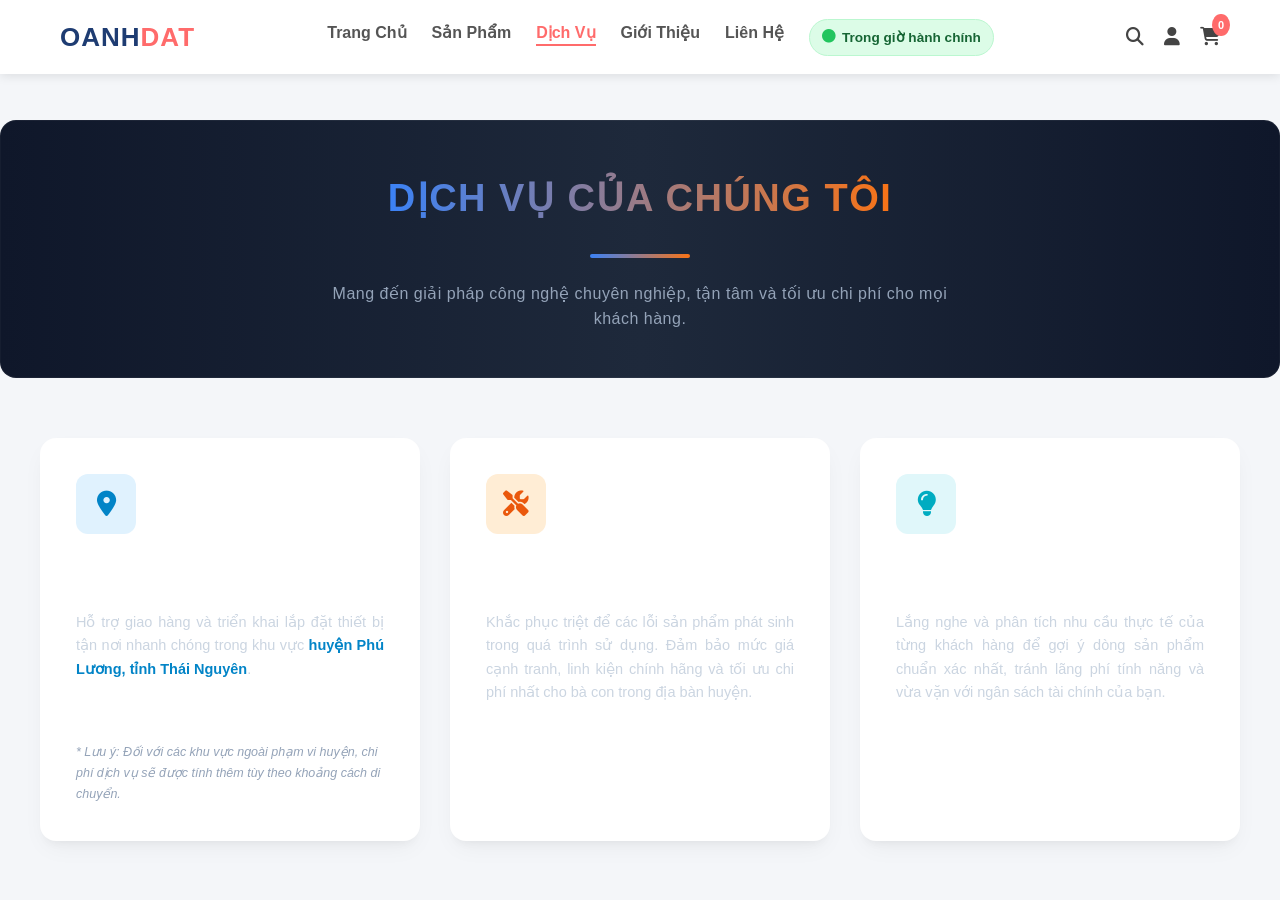
==== commit 8dacc740: "70% done the web" ====
--- a/dichvu.html
+++ b/dichvu.html
@@ -4,26 +4,63 @@
     <meta charset="UTF-8">
     <meta name="viewport" content="width=device-width, initial-scale=1.0">
     <title>Dịch Vụ Cửa Hàng - OANHDAT</title>
-    <!-- Nhớ kiểm tra lại tên file css của ông ở dòng dưới nhé (dichvu.css hoặc style.css) -->
+    <link rel="stylesheet" href="style.css">
     <link rel="stylesheet" href="dichvu.css">
     <link rel="stylesheet" href="https://cdnjs.cloudflare.com/ajax/libs/font-awesome/6.4.0/css/all.min.css">
 </head>
 <body class="services-page-body">
 
-    <!-- Giữ nguyên phần container nội dung cũ -->
-    <div class="services-page-container">
-        
-        <!-- Cụm nút điều hướng quay lại -->
-        <div class="back-navigation">
-            <a href="javascript:history.back()" class="back-btn">
-                <i class="fas fa-arrow-left"></i> Quay Lại
-            </a>
-            <a href="index.html" class="back-btn btn-secondary">
-                <i class="fas fa-home"></i> Trang Chủ
-            </a>
+    <header class="main-header">
+        <div class="header-container">
+            <div class="logo">
+                <a href="index.html">OANH<span>DAT</span></a>
+            </div>
+
+            <nav class="navbar">
+                <ul class="nav-links">
+                    <li><a href="index.html">Trang Chủ</a></li>
+                    <li><a href="sanpham.html">Sản Phẩm</a></li>
+                    <li><a href="dichvu.html" class="active">Dịch Vụ</a></li>
+                    <li><a href="gioithieu.html">Giới Thiệu</a></li>
+                    <li><a href="lienhe.html">Liên Hệ</a></li>
+                    <li class="nav-status">
+                        <span id="shop-status-badge" class="status-badge">
+                            <i class="fas fa-circle"></i> <span id="status-text">Đang kiểm tra...</span>
+                        </span>
+                    </li>
+                </ul>
+            </nav>
+
+            <div class="header-actions">
+                <a href="#" class="action-btn" title="Tìm kiếm"><i class="fas fa-search"></i></a>
+                <a href="#" class="action-btn" title="Tài khoản"><i class="fas fa-user"></i></a>
+                <a href="#" class="action-btn cart-btn" title="Giỏ hàng">
+                    <i class="fas fa-shopping-cart"></i>
+                    <span class="cart-count">0</span>
+                </a>
+            </div>
+        </div>
+    </header>
+
+    <div class="services-page-container" style="margin-top: 40px;">
+
+        <div id="admin-form-container" class="admin-form" style="display: none;">
+            <h3><i class="fas fa-plus-circle"></i> Thêm Dịch Vụ Mới</h3>
+            <div class="form-grid">
+                <input type="text" id="service-title" placeholder="Tên dịch vụ/sản phẩm">
+                <select id="service-icon">
+                    <option value="fa-tools icon-orange">Icon Sửa Chữa (Màu Cam)</option>
+                    <option value="fa-map-marker-alt icon-blue">Icon Vị Trí (Màu Xanh Dương)</option>
+                    <option value="fa-lightbulb icon-green">Icon Bóng Đèn (Màu Xanh Chanh)</option>
+                    <option value="fa-laptop icon-blue">Icon Máy Tính (Màu Xanh Dương)</option>
+                    <option value="fa-shield-alt icon-orange">Icon Bảo Hành (Màu Cam)</option>
+                </select>
+                <textarea id="service-desc" placeholder="Mô tả chi tiết về dịch vụ..."></textarea>
+                <input type="text" id="service-note" placeholder="Lưu ý/Chú thích nhỏ dưới cùng (Không bắt buộc)">
+            </div>
+            <button class="btn-submit" onclick="addNewService()">Lưu và Thêm Mới</button>
         </div>
 
-        <!-- Tiêu đề trang -->
         <div class="services-page-header">
             <h2 class="section-title">Dịch Vụ Của Chúng Tôi</h2>
             <p class="services-page-subtitle">
@@ -31,64 +68,114 @@
             </p>
         </div>
 
-        <!-- Danh sách các thẻ dịch vụ -->
-        <div class="services-card-grid">
-            
-            <div class="service-card card-blue">
-                <div class="card-inner-content">
-                    <div class="service-card-icon icon-blue">
-                        <i class="fas fa-map-marker-alt"></i>
-                    </div>
-                    <h3 class="service-card-title">Lắp Đặt Thiết Bị</h3>
-                    <p class="service-card-desc">
-                        Hỗ trợ giao hàng và triển khai lắp đặt thiết bị tận nơi nhanh chóng trong khu vực <strong>huyện Phú Lương, tỉnh Thái Nguyên</strong>.
-                    </p>
-                </div>
-                <p class="service-card-note">
-                    * Lưu ý: Đối với các khu vực ngoài phạm vi huyện, chi phí dịch vụ sẽ được tính thêm tùy theo khoảng cách di chuyển.
-                </p>
-            </div>
-
-            <div class="service-card card-orange">
-                <div class="card-inner-content">
-                    <div class="service-card-icon icon-orange">
-                        <i class="fas fa-tools"></i>
-                    </div>
-                    <h3 class="service-card-title">Sửa Chữa Giá Rẻ</h3>
-                    <p class="service-card-desc">
-                        Khắc phục triệt độ các lỗi sản phẩm phát sinh trong quá trình sử dụng. Đảm bảo mức giá cạnh tranh, linh kiện chính hãng và tối ưu chi phí nhất cho bà con trong địa bàn huyện.
-                    </p>
-                </div>
-            </div>
-
-            <div class="service-card card-green">
-                <div class="card-inner-content">
-                    <div class="service-card-icon icon-green">
-                        <i class="fas fa-lightbulb"></i>
-                    </div>
-                    <h3 class="service-card-title">Tư Vấn Nhu Cầu</h3>
-                    <p class="service-card-desc">
-                        Lắng nghe và phân tích nhu cầu thực tế của từng khách hàng để gợi ý dòng sản phẩm chuẩn xác nhất, tránh lãng phí tính năng và vừa vặn với ngân sách tài chính của bạn.
-                    </p>
-                </div>
-            </div>
-            
-        </div>
+        <div class="services-card-grid" id="services-container"></div>
     </div>
 
-    <!-- ==================== THÊM MỚI FOOTER Ở ĐÂY ==================== -->
-    <footer class="main-footer">
-        <div class="footer-content">
-            <div class="footer-info">
-                <h4>Điện Máy OANH ĐẠT</h4>
-                <p><i class="fas fa-phone-alt"></i> Hotline hỗ trợ 24/7: <a href="tel:0968064666">0968 064 666</a></p>
-                <p><i class="fab fa-facebook"></i> Theo dõi hoạt động: <a href="https://www.facebook.com/ienmayoanhat" target="_blank">fb.com/ienmayoanhat</a></p>
-            </div>
-        </div>
-        <div class="footer-bottom">
-            <p>&copy; 2026 Oanh Đạt Electric Shop. Bản quyền thuộc về cửa hàng điện máy Oanh Đạt.</p>
-        </div>
-    </footer>
+    <script>
+        const ADMIN_PASSWORD = "oanhdat2026"; 
+        const defaultServices = [
+            {
+                title: "Lắp Đặt Thiết Bị",
+                desc: "Hỗ trợ giao hàng và triển khai lắp đặt thiết bị tận nơi nhanh chóng trong khu vực <strong>huyện Phú Lương, tỉnh Thái Nguyên</strong>.",
+                iconClass: "fa-map-marker-alt icon-blue",
+                note: "* Lưu ý: Đối với các khu vực ngoài phạm vi huyện, chi phí dịch vụ sẽ được tính thêm tùy theo khoảng cách di chuyển."
+            },
+            {
+                title: "Sửa Chữa Giá Rẻ",
+                desc: "Khắc phục triệt để các lỗi sản phẩm phát sinh trong quá trình sử dụng. Đảm bảo mức giá cạnh tranh, linh kiện chính hãng và tối ưu chi phí nhất cho bà con trong địa bàn huyện.",
+                iconClass: "fa-tools icon-orange",
+                note: ""
+            },
+            {
+                title: "Tư Vấn Nhu Cầu",
+                desc: "Lắng nghe và phân tích nhu cầu thực tế của từng khách hàng để gợi ý dòng sản phẩm chuẩn xác nhất, tránh lãng phí tính năng và vừa vặn với ngân sách tài chính của bạn.",
+                iconClass: "fa-lightbulb icon-green",
+                note: ""
+            }
+        ];
 
+        let currentServices = JSON.parse(localStorage.getItem('oanhdat_services')) || defaultServices;
+        let isAdmin = false;
+
+        function renderServices() {
+            const container = document.getElementById('services-container');
+            container.innerHTML = '';
+            currentServices.forEach((service, index) => {
+                const card = document.createElement('div');
+                card.className = 'service-card';
+                const iconParts = service.iconClass.split(' ');
+                const iconName = iconParts[0];
+                const iconColor = iconParts[1] || 'icon-blue';
+
+                card.innerHTML = `
+                    <div class="card-inner-content">
+                        <div class="service-card-icon ${iconColor}">
+                            <i class="fas ${iconName}"></i>
+                        </div>
+                        <div>
+                            <h3 class="service-card-title">${service.title}</h3>
+                            <p class="service-card-desc">${service.desc}</p>
+                        </div>
+                    </div>
+                    ${service.note ? `<p class="service-card-note">${service.note}</p>` : ''}
+                    ${isAdmin ? `<button class="btn-delete" onclick="deleteService(${index})"><i class="fas fa-trash-alt"></i> Xóa thẻ này</button>` : ''}
+                `;
+                container.appendChild(card);
+            });
+        }
+
+        function toggleAdminMode() {
+            if (!isAdmin) {
+                let passwordInput = prompt("Vui lòng nhập mật khẩu quản lý để chỉnh sửa:");
+                if (passwordInput === ADMIN_PASSWORD) {
+                    isAdmin = true;
+                    document.getElementById('admin-form-container').style.display = 'block';
+                    document.getElementById('admin-toggle-btn').innerHTML = '<i class="fas fa-unlock"></i> Thoát Quản Lý';
+                    document.getElementById('admin-toggle-btn').style.background = '#e11d48';
+                } else if (passwordInput !== null) {
+                    alert("Sai mật khẩu rồi bạn ơi!");
+                }
+            } else {
+                isAdmin = false;
+                document.getElementById('admin-form-container').style.display = 'none';
+                document.getElementById('admin-toggle-btn').innerHTML = '<i class="fas fa-lock"></i> Chế Độ Quản Lý';
+                document.getElementById('admin-toggle-btn').style.background = '#0284c7';
+            }
+            renderServices();
+        }
+
+        function addNewService() {
+            const title = document.getElementById('service-title').value.trim();
+            const iconClass = document.getElementById('service-icon').value;
+            const desc = document.getElementById('service-desc').value.trim();
+            const note = document.getElementById('service-note').value.trim();
+
+            if (!title || !desc) {
+                alert("Vui lòng điền đầy đủ Tên dịch vụ và Mô tả!");
+                return;
+            }
+
+            currentServices.push({ title, desc, iconClass, note });
+            localStorage.setItem('oanhdat_services', JSON.stringify(currentServices));
+            
+            document.getElementById('service-title').value = '';
+            document.getElementById('service-desc').value = '';
+            document.getElementById('service-note').value = '';
+
+            renderServices();
+            alert("Đã thêm thành công dịch vụ mới!");
+        }
+
+        function deleteService(index) {
+            if (confirm(`Bạn có chắc chắn muốn xóa dịch vụ "${currentServices[index].title}" không?`)) {
+                currentServices.splice(index, 1);
+                localStorage.setItem('oanhdat_services', JSON.stringify(currentServices));
+                renderServices();
+            }
+        }
+
+        renderServices();
+    </script>
+    <script src="script.js"></script>
 </body>
 </html>
--- a/style.css
+++ b/style.css
@@ -0,0 +1,679 @@
+/* --- DESIGN TOKENS (VARIABLES) --- */
+:root {
+    --primary-color: #1e3c72;
+    --primary-gradient: linear-gradient(rgba(30, 60, 114, 0.85), rgba(42, 82, 152, 0.85));
+    --accent-color: #ff6b6b;
+    --accent-hover: #e55b5b;
+    
+    --bg-main: #f4f6f9;
+    --bg-card: #ffffff;
+    --bg-light: #f8f9fa;
+    --bg-dark: #111111;
+    
+    --text-main: #333333;
+    --text-muted: #555555;
+    --text-light: #666666;
+    --text-gray: #888888;
+    
+    --shadow-sm: 0 2px 15px rgba(0, 0, 0, 0.08);
+    --shadow-md: 0 5px 15px rgba(0, 0, 0, 0.05);
+    --shadow-lg: 0 4px 15px rgba(255, 107, 107, 0.4);
+    
+    --radius-sm: 4px;
+    --radius-md: 8px;
+    --radius-lg: 25px;
+    
+    --transition-smooth: 0.3s cubic-bezier(0.25, 0.8, 0.25, 1);
+}
+
+/* --- RESET & BASE STYLES --- */
+* {
+    margin: 0;
+    padding: 0;
+    box-sizing: border-box;
+}
+
+html {
+    scroll-behavior: smooth;
+    text-size-adjust: 100%;
+}
+
+body {
+    background-color: var(--bg-main);
+    color: var(--text-main);
+    font-family: 'Segoe UI', Tahoma, Geneva, Verdana, sans-serif;
+    line-height: 1.7;
+    -webkit-font-smoothing: antialiased;
+    -moz-osx-font-smoothing: grayscale;
+    overflow-x: hidden; /* Prevents stray layout overflows */
+}
+
+a {
+    text-decoration: none;
+    color: inherit;
+    transition: color var(--transition-smooth), background-color var(--transition-smooth), transform var(--transition-smooth);
+}
+
+/* Modern focus ring for accessibility */
+a:focus-visible, 
+button:focus-visible {
+    outline: 3px dashed var(--accent-color);
+    outline-offset: 4px;
+}
+
+ul {
+    list-style: none;
+}
+
+img {
+    max-width: 100%;
+    display: block;
+}
+
+.container {
+    max-width: 1200px;
+    margin: 0 auto;
+    padding: 60px 20px;
+}
+
+.section-title {
+    text-align: center;
+    font-size: 28px;
+    color: var(--primary-color);
+    margin-bottom: 40px;
+    position: relative;
+    font-weight: 700;
+    text-transform: uppercase;
+    letter-spacing: 0.5px;
+}
+
+.section-title::after {
+    content: '';
+    position: absolute;
+    bottom: -10px;
+    left: 50%;
+    transform: translateX(-50%);
+    width: 60px;
+    height: 3px;
+    background-color: var(--accent-color);
+}
+
+/* --- HEADER & NAVIGATION --- */
+.main-header {
+    background-color: var(--bg-card);
+    box-shadow: var(--shadow-sm);
+    position: sticky;
+    top: 0;
+    z-index: 1000;
+}
+
+.header-container {
+    max-width: 1200px;
+    margin: 0 auto;
+    padding: 15px 20px;
+    display: flex;
+    justify-content: space-between;
+    align-items: center;
+}
+
+.logo a {
+    font-size: 26px;
+    font-weight: 800;
+    color: var(--primary-color);
+    letter-spacing: 1px;
+}
+
+.logo a span {
+    color: var(--accent-color);
+}
+
+.nav-links {
+    display: flex;
+    gap: 25px;
+}
+
+.nav-links a {
+    font-size: 16px;
+    font-weight: 600;
+    color: var(--text-muted);
+    padding: 5px 0;
+    position: relative;
+}
+
+.nav-links a:hover,
+.nav-links a.active {
+    color: var(--accent-color);
+}
+
+.nav-links a::after {
+    content: '';
+    position: absolute;
+    bottom: 0;
+    left: 0;
+    width: 0;
+    height: 2px;
+    background-color: var(--accent-color);
+    transition: width var(--transition-smooth);
+}
+
+.nav-links a:hover::after,
+.nav-links a.active::after {
+    width: 100%;
+}
+
+.header-actions {
+    display: flex;
+    align-items: center;
+    gap: 20px;
+}
+
+.action-btn {
+    font-size: 18px;
+    color: #444;
+    background: none;
+    border: none;
+    cursor: pointer;
+}
+
+.action-btn:hover {
+    color: var(--accent-color);
+}
+
+.cart-btn {
+    position: relative;
+}
+
+.cart-count {
+    position: absolute;
+    top: -8px;
+    right: -10px;
+    background-color: var(--accent-color);
+    color: white;
+    font-size: 11px;
+    font-weight: bold;
+    padding: 2px 6px;
+    border-radius: 50%;
+}
+
+/* --- HERO SECTION & BUTTONS --- */
+.hero-section {
+    background: var(--primary-gradient), url('https://images.unsplash.com/photo-1558346490-a72e53ae2d4f?auto=format&fit=crop&w=1920&q=80') no-repeat center center/cover;
+    color: white;
+    min-height: 450px;
+    display: flex;
+    justify-content: center;
+    align-items: center;
+    text-align: center;
+    padding: 40px 20px;
+}
+
+.hero-text h1 {
+    font-size: clamp(32px, 5vw, 48px);
+    margin-bottom: 15px;
+    font-weight: 700;
+    text-shadow: 2px 2px 4px rgba(0,0,0,0.3);
+}
+
+.hero-text p {
+    font-size: clamp(16px, 2vw, 18px);
+    margin-bottom: 30px;
+    opacity: 0.9;
+    max-width: 600px;
+    margin-left: auto;
+    margin-right: auto;
+}
+
+.cta-btn {
+    display: inline-block;
+    background-color: var(--accent-color);
+    color: white;
+    padding: 12px 30px;
+    border-radius: var(--radius-lg);
+    font-weight: 600;
+    box-shadow: var(--shadow-lg);
+    will-change: transform;
+}
+
+.cta-btn:hover {
+    background-color: var(--accent-hover);
+    transform: translateY(-2px);
+}
+
+.cta-btn:active {
+    transform: translateY(0);
+}
+
+/* NÚT QUAY LẠI (MỚI THÊM) */
+.back-btn {
+    display: inline-flex;
+    align-items: center;
+    gap: 8px;
+    background-color: var(--bg-card);
+    color: var(--primary-color);
+    border: 2px solid var(--primary-color);
+    padding: 10px 24px;
+    border-radius: var(--radius-lg);
+    font-weight: 600;
+    font-size: 15px;
+    cursor: pointer;
+    box-shadow: var(--shadow-sm);
+    will-change: transform;
+}
+
+.back-btn:hover {
+    background-color: var(--primary-color);
+    color: #ffffff;
+    transform: translateX(-4px); /* Nhích nhẹ sang bên trái báo hiệu lùi trang */
+    box-shadow: var(--shadow-md);
+}
+
+.back-btn:active {
+    transform: translateX(0);
+}
+
+/* --- ABOUT SECTION --- */
+.about-section {
+    background-color: var(--bg-card);
+}
+
+.about-content {
+    max-width: 800px;
+    margin: 0 auto;
+    text-align: center;
+}
+
+.about-content p {
+    margin-bottom: 20px;
+    font-size: 16px;
+    color: var(--text-muted);
+    text-align: justify;
+    text-justify: inter-word;
+}
+
+/* --- PRODUCTS SECTION --- */
+.product-grid {
+    display: grid;
+    grid-template-columns: repeat(auto-fit, minmax(min(100%, 280px), 1fr));
+    gap: 30px;
+}
+
+.product-card {
+    background: var(--bg-card);
+    padding: 40px 30px;
+    border-radius: var(--radius-md);
+    text-align: center;
+    box-shadow: var(--shadow-md);
+    will-change: transform;
+}
+
+.product-card:hover {
+    transform: translateY(-5px);
+}
+
+.product-card i {
+    font-size: 40px;
+    color: var(--accent-color);
+    margin-bottom: 20px;
+}
+
+.product-card h3 {
+    margin-bottom: 15px;
+    color: var(--primary-color);
+}
+
+.product-card p {
+    font-size: 14px;
+    color: var(--text-light);
+}
+
+/* --- SERVICES SECTION --- */
+.services-section {
+    background-color: var(--bg-card);
+}
+
+.services-grid {
+    display: grid;
+    grid-template-columns: repeat(auto-fit, minmax(min(100%, 450px), 1fr));
+    gap: 30px;
+}
+
+.service-item {
+    display: flex;
+    gap: 20px;
+    background: var(--bg-light);
+    padding: 30px;
+    border-radius: var(--radius-md);
+    border-left: 4px solid var(--primary-color);
+}
+
+.service-icon i {
+    font-size: 30px;
+    color: var(--primary-color);
+}
+
+.service-item h3 {
+    margin-bottom: 10px;
+    color: var(--primary-color);
+}
+
+.service-item p {
+    font-size: 14px;
+    color: var(--text-muted);
+}
+
+/* --- GALLERY SECTION --- */
+.image-gallery {
+    display: grid;
+    grid-template-columns: repeat(auto-fill, minmax(min(100%, 250px), 1fr));
+    gap: 15px;
+}
+
+.gallery-item {
+    overflow: hidden;
+    border-radius: var(--radius-md);
+    box-shadow: 0 4px 10px rgba(0,0,0,0.1);
+    height: 200px;
+}
+
+.gallery-item img {
+    width: 100%;
+    height: 100%;
+    object-fit: cover;
+    transition: transform 0.5s cubic-bezier(0.25, 0.8, 0.25, 1);
+    will-change: transform;
+}
+
+.gallery-item:hover img {
+    transform: scale(1.08);
+}
+
+/* --- CONTACT SECTION --- */
+.contact-section {
+    background-color: var(--primary-color);
+    color: white;
+}
+
+.contact-section .section-title {
+    color: white;
+}
+
+.contact-box {
+    text-align: center;
+    font-size: 18px;
+}
+
+.contact-info p {
+    margin: 15px 0;
+}
+
+.contact-info a {
+    color: var(--accent-color);
+    font-weight: bold;
+}
+
+.contact-info a:hover {
+    color: white;
+    text-decoration: underline;
+}
+
+/* --- FOOTER --- */
+.main-footer {
+    background-color: var(--bg-dark);
+    color: var(--text-gray);
+    text-align: center;
+    padding: 25px;
+    font-size: 14px;
+    border-top: 1px solid #222;
+}
+
+/* --- RESPONSIVE MEDIA QUERIES --- */
+@media (max-width: 768px) {
+    .header-container {
+        flex-direction: column;
+        gap: 15px;
+        text-align: center;
+    }
+
+    .nav-links {
+        gap: 15px;
+        flex-wrap: wrap;
+        justify-content: center;
+    }
+
+    .container {
+        padding: 40px 15px;
+    }
+
+    .service-item {
+        flex-direction: column;
+        text-align: center;
+    }
+}
+/* ==========================================================================
+   CỐ ĐỊNH HEADER TRÊN CÙNG MÀN HÌNH (FIXED NAVIGATION)
+   ========================================================================== */
+.main-header {
+    position: fixed;    /* Cố định vị trí, không bị trôi khi cuộn trang */
+    top: 0;             /* Dính sát mép trên */
+    left: 0;            /* Dính sát mép trái */
+    width: 100%;        /* Trải dài hết chiều ngang màn hình */
+    z-index: 9999;      /* Nổi lên trên cùng, không bị các thẻ sản phẩm đè lên */
+    background-color: var(--color-white, #ffffff); /* Đảm bảo có màu nền trắng không bị xuyên thấu */
+    box-shadow: 0 2px 10px rgba(0, 0, 0, 0.1); /* Tạo một đường đổ bóng nhẹ bên dưới cho đẹp */
+}
+
+/* SỬA LỖI ĐÈ CHỮ: Vì Header đã cố định, nó sẽ che mất một phần đỉnh của trang.
+   Chúng ta cần đẩy toàn bộ nội dung trang xuống một chút. */
+.main-content, 
+.services-page-body {
+    padding-top: 80px !important; /* Đẩy khoảng cách bằng đúng chiều cao của thanh Header */
+}
+.nav-status {
+    display: flex;
+    align-items: center;
+}
+.status-badge {
+    font-size: 0.85rem;
+    font-weight: bold;
+    padding: 6px 12px;
+    border-radius: 20px;
+    display: inline-flex;
+    align-items: center;
+    gap: 6px;
+    transition: all 0.3s ease;
+}
+/* Trạng thái đang mở cửa */
+.status-open {
+    background-color: #dcfce7;
+    color: #166534;
+    border: 1px solid #bbf7d0;
+}
+.status-open i {
+    color: #22c55e;
+    animation: pulse 2s infinite;
+}
+/* Trạng thái ngoài giờ / đóng cửa */
+.status-closed {
+    background-color: #fee2e2;
+    color: #991b1b;
+    border: 1px solid #fecaca;
+}
+.status-closed i {
+    color: #ef4444;
+}
+/* Hiệu ứng nhấp nháy nhẹ cho icon mở cửa */
+@keyframes pulse {
+    0% { transform: scale(1); opacity: 1; }
+    50% { transform: scale(1.1); opacity: 0.7; }
+    100% { transform: scale(1); opacity: 1; }
+}
+
+/* --- CSS CHO KHU VỰC SẢN PHẨM --- */
+.products-section {
+    max-width: 1200px;
+    margin: 40px auto;
+    padding: 0 20px;
+}
+.section-title {
+    text-align: center;
+    margin-bottom: 40px;
+}
+.section-title h2 {
+    font-size: 2rem;
+    color: #1e293b;
+    margin-bottom: 8px;
+}
+.section-title h2 i {
+    color: #ea580c; /* Màu cam thương hiệu */
+}
+.section-title p {
+    color: #64748b;
+    font-size: 1rem;
+}
+
+/* --- LƯỚI SẢN PHẨM (Tự động co giãn cực mượt) --- */
+.products-grid {
+    display: grid;
+    grid-template-columns: repeat(auto-fill, minmax(260px, 1fr));
+    gap: 25px;
+}
+
+/* --- THẺ SẢN PHẨM CHI TIẾT --- */
+.product-card {
+    background: #ffffff;
+    border-radius: 12px;
+    border: 1px solid #e2e8f0;
+    overflow: hidden;
+    position: relative;
+    display: flex;
+    flex-direction: column;
+    transition: all 0.3s ease;
+}
+.product-card:hover {
+    transform: translateY(-5px);
+    box-shadow: 0 10px 25px rgba(0, 0, 0, 0.08);
+    border-color: #0284c7; /* Đổi viền sang xanh dương khi hover */
+}
+
+/* Nhãn đính kèm (Badge) */
+.product-badge {
+    position: absolute;
+    top: 12px;
+    left: 12px;
+    padding: 4px 10px;
+    font-size: 0.75rem;
+    font-weight: 700;
+    border-radius: 6px;
+    color: white;
+    z-index: 2;
+}
+.badge-sale { background-color: #ef4444; }
+.badge-new { background-color: #22c55e; }
+
+/* Ảnh sản phẩm */
+.product-image {
+    width: 100%;
+    height: 220px;
+    overflow: hidden;
+    background-color: #f8fafc;
+    display: flex;
+    align-items: center;
+    justify-content: center;
+}
+.product-image img {
+    width: 100%;
+    height: 100%;
+    object-fit: cover; /* Giúp ảnh không bị méo */
+    transition: transform 0.5s ease;
+}
+.product-card:hover .product-image img {
+    transform: scale(1.08); /* Phóng to ảnh nhẹ khi hover */
+}
+
+/* Thông tin sản phẩm */
+.product-info {
+    padding: 20px;
+    display: flex;
+    flex-direction: column;
+    flex-grow: 1; /* Đẩy các nút bấm luôn bằng hàng nhau ở đáy */
+}
+.product-category {
+    font-size: 0.8rem;
+    color: #94a3b8;
+    text-transform: uppercase;
+    font-weight: 600;
+    margin-bottom: 5px;
+}
+.product-name {
+    font-size: 1rem;
+    color: #1e293b;
+    line-height: 1.4;
+    margin-bottom: 10px;
+    height: 2.8em; /* Giới hạn hiển thị tối đa 2 dòng tên */
+    overflow: hidden;
+    display: -webkit-box;
+    -webkit-line-clamp: 2;
+    -webkit-box-orient: vertical;
+}
+
+/* Đánh giá sao */
+.product-rating {
+    margin-bottom: 12px;
+    font-size: 0.85rem;
+}
+.product-rating i { color: #f59e0b; } /* Màu vàng chuẩn của sao */
+.product-rating span { color: #64748b; margin-left: 5px; }
+
+/* Khối giá tiền */
+.product-price-box {
+    margin-top: auto; /* Đẩy giá xuống dưới */
+    margin-bottom: 15px;
+    display: flex;
+    align-items: baseline;
+    gap: 10px;
+}
+.price-current {
+    font-size: 1.2rem;
+    font-weight: 700;
+    color: #ea580c; /* Màu cam nổi bật cho giá tiền */
+}
+.price-old {
+    font-size: 0.9rem;
+    color: #94a3b8;
+    text-decoration: line-through; /* Gạch ngang giá cũ */
+}
+
+/* Các nút tương tác */
+.product-actions {
+    display: flex;
+    gap: 10px;
+}
+.btn-add-cart {
+    background: #f1f5f9;
+    border: none;
+    color: #334155;
+    width: 42px;
+    height: 42px;
+    border-radius: 8px;
+    cursor: pointer;
+    transition: all 0.2s ease;
+}
+.btn-add-cart:hover {
+    background: #e0f2fe;
+    color: #0284c7;
+}
+.btn-view-detail {
+    flex-grow: 1;
+    background: #0284c7;
+    color: white;
+    text-align: center;
+    text-decoration: none;
+    padding: 10px;
+    border-radius: 8px;
+    font-weight: 600;
+    font-size: 0.9rem;
+    transition: background 0.2s ease;
+}
+.btn-view-detail:hover {
+    background: #0369a1;
+}
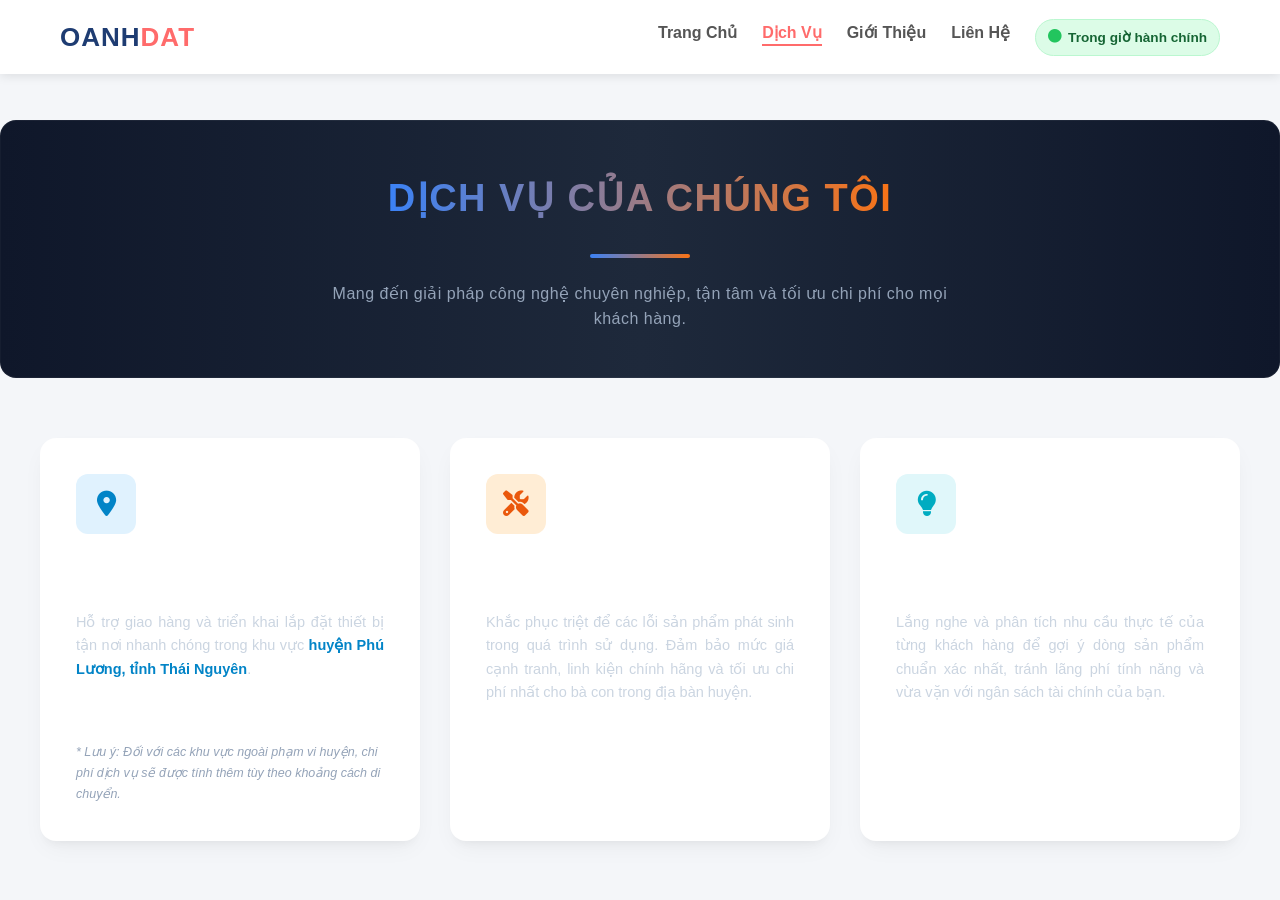
==== commit e44abaf9: "web 90%" ====
--- a/dichvu.html
+++ b/dichvu.html
@@ -19,7 +19,7 @@
             <nav class="navbar">
                 <ul class="nav-links">
                     <li><a href="index.html">Trang Chủ</a></li>
-                    <li><a href="sanpham.html">Sản Phẩm</a></li>
+                    
                     <li><a href="dichvu.html" class="active">Dịch Vụ</a></li>
                     <li><a href="gioithieu.html">Giới Thiệu</a></li>
                     <li><a href="lienhe.html">Liên Hệ</a></li>
@@ -31,14 +31,7 @@
                 </ul>
             </nav>
 
-            <div class="header-actions">
-                <a href="#" class="action-btn" title="Tìm kiếm"><i class="fas fa-search"></i></a>
-                <a href="#" class="action-btn" title="Tài khoản"><i class="fas fa-user"></i></a>
-                <a href="#" class="action-btn cart-btn" title="Giỏ hàng">
-                    <i class="fas fa-shopping-cart"></i>
-                    <span class="cart-count">0</span>
-                </a>
-            </div>
+            
         </div>
     </header>
 
